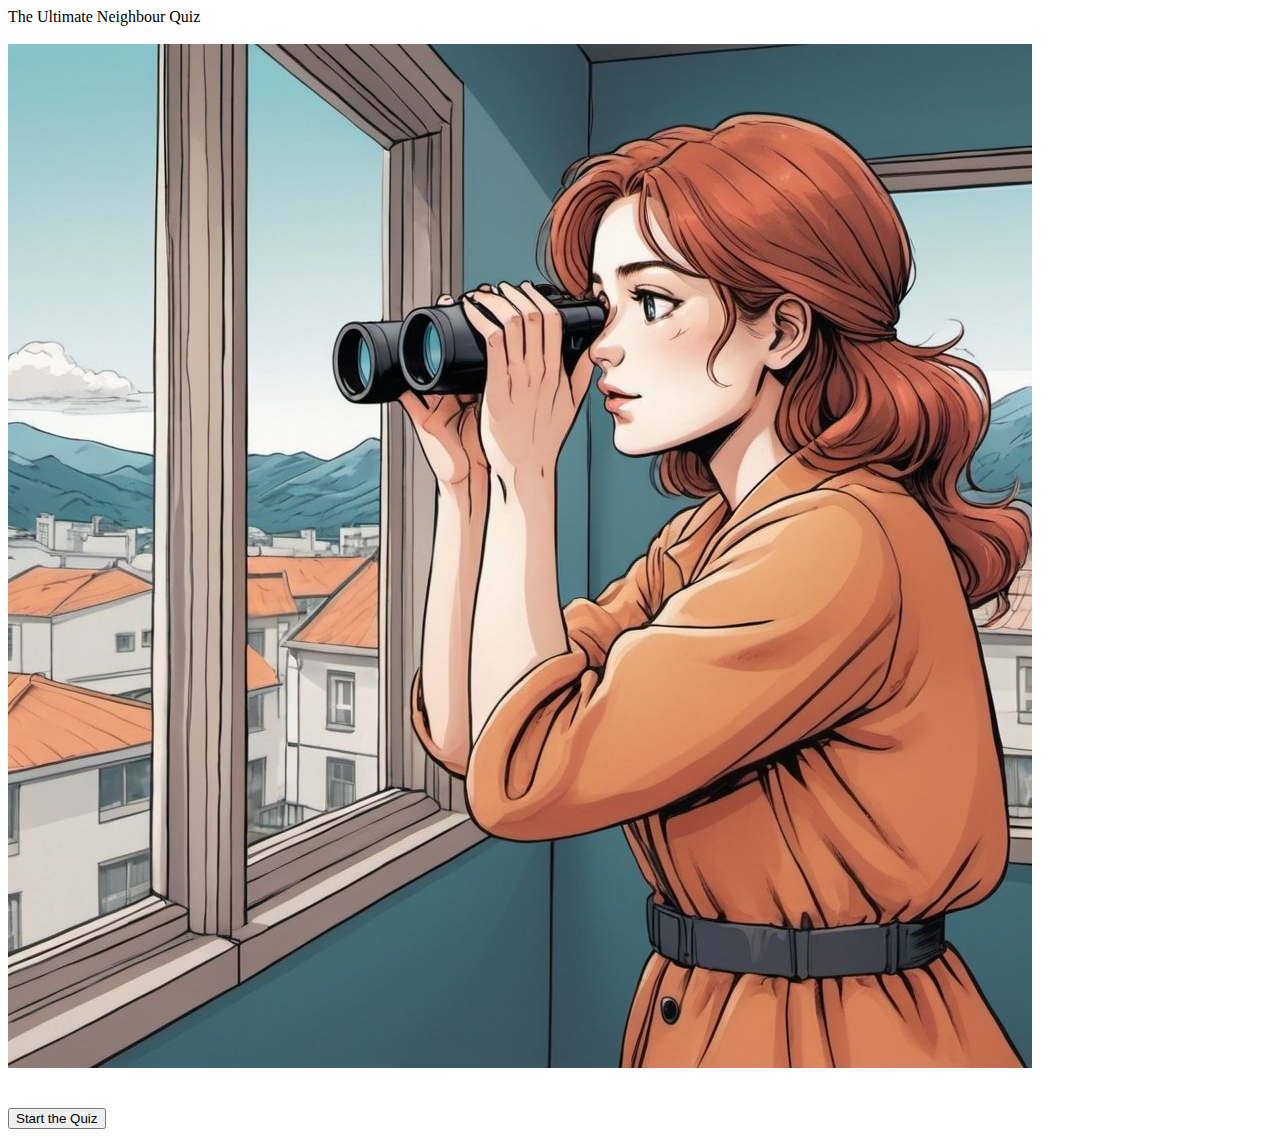
==== index.html @ 1d0a11f7 "Started to write the python file, defined the initial routes and classes" ====
<!DOCTYPE html>
<html lang="en">
<head>
    <meta charset="UTF-8">
    <meta name="viewport" content="width=device-width, initial-scale=1.0">
    <title>Neighbour Quiz</title>
    <link rel="stylesheet" href="static/style.css">
</head>
<body>
    <div>
        <header> The Ultimate Neighbour Quiz </header><br>

    </div>
    <div>
        <img src="static/neighbour.png" id = "backgroundImage" alt="neighbour">
        <br><br><br>
    </div>
    <div>
        <a href="quiz.html"><input type="button" value = "Start the Quiz" id ="startButton"></a>
        <br>
    </div>
</body>
</html>
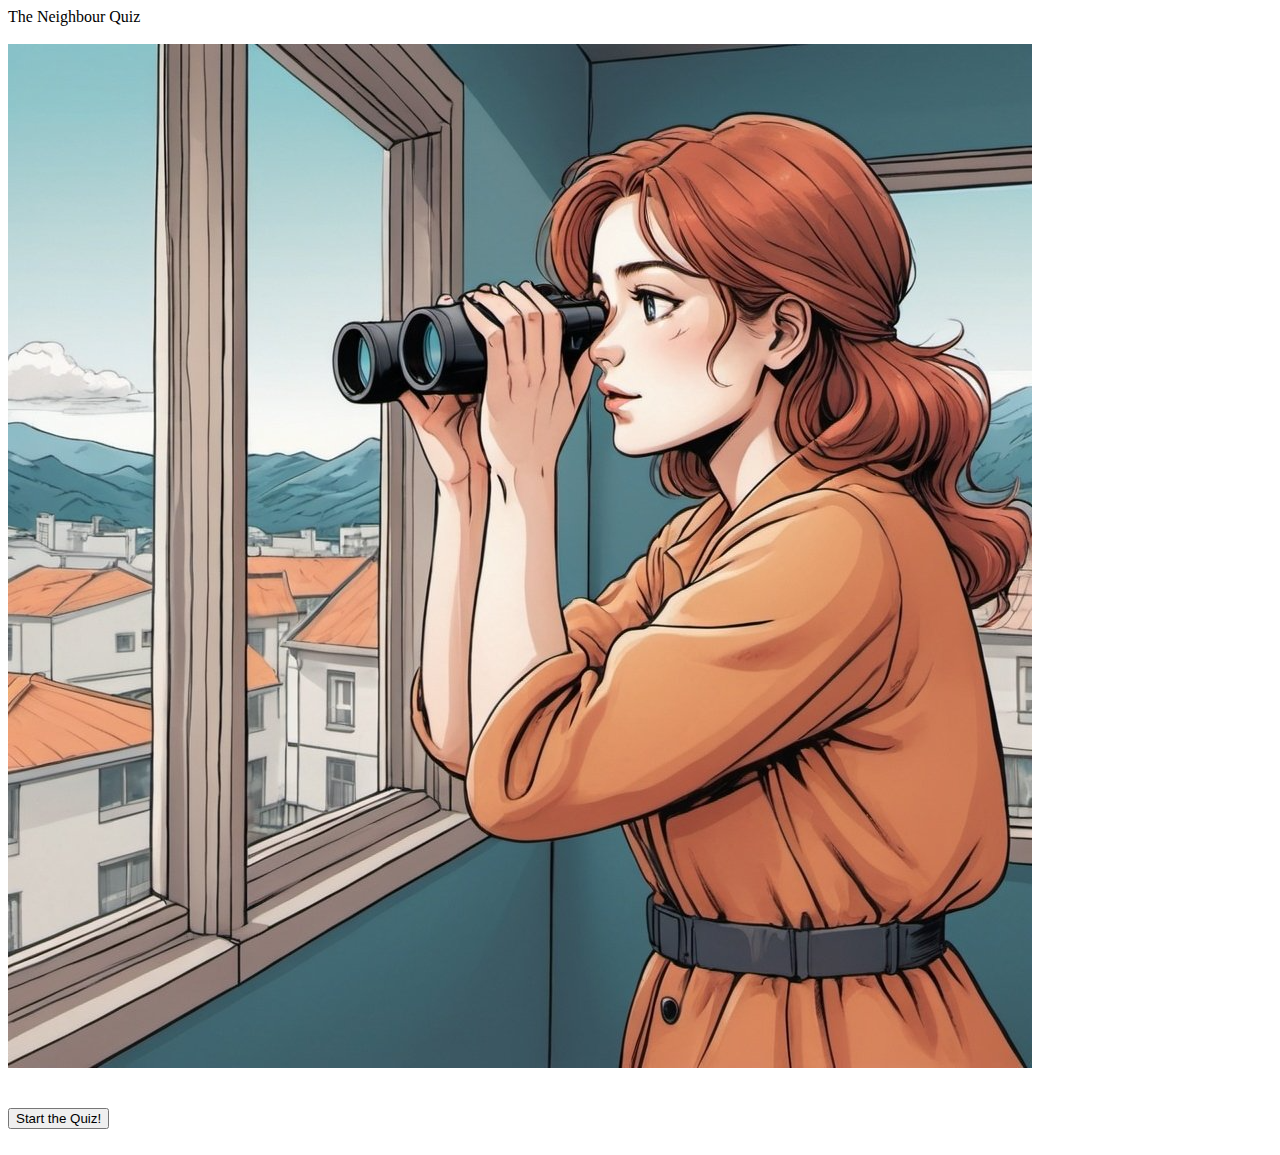
==== commit 357626a6: "managed to make question 1 and options appear. Need to find out how to make the loop for all 5 quest" ====
--- a/index.html
+++ b/index.html
@@ -8,15 +8,17 @@
 </head>
 <body>
     <div>
-        <header> The Ultimate Neighbour Quiz </header><br>
+        <header id="title"> The Neighbour Quiz </header><br>
 
     </div>
     <div>
-        <img src="static/neighbour.png" id = "backgroundImage" alt="neighbour">
+        <img src="static/neighbour.png" id = "Image" alt="neighbour">
         <br><br><br>
     </div>
-    <div>
-        <a href="quiz.html"><input type="button" value = "Start the Quiz" id ="startButton"></a>
+    <div class="start">
+        <form action="/quiz.html">
+            <input type="submit" value="Start the Quiz!" id="startbutton" />
+        </form>
         <br>
     </div>
 </body>
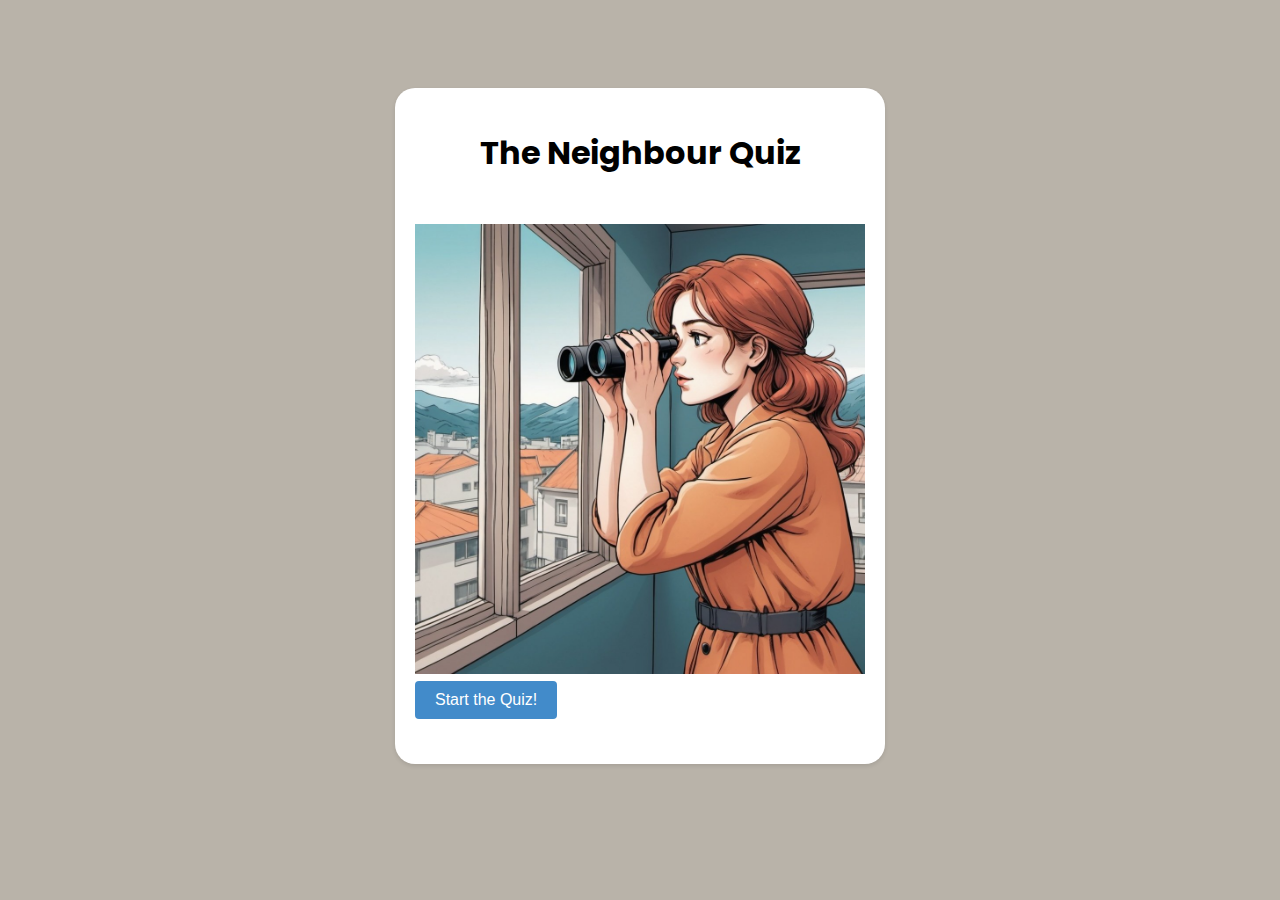
==== commit 8e2db49a: "css file completed. App showing one question. Issue/ how to show all five questions." ====
--- a/index.html
+++ b/index.html
@@ -7,19 +7,17 @@
     <link rel="stylesheet" href="static/style.css">
 </head>
 <body>
-    <div>
-        <header id="title"> The Neighbour Quiz </header><br>
-
-    </div>
-    <div>
-        <img src="static/neighbour.png" id = "Image" alt="neighbour">
-        <br><br><br>
-    </div>
-    <div class="start">
-        <form action="/quiz.html">
+    <div class="container">
+        <h1 id="title"> The Neighbour Quiz </h1>
+        <br>
+        <img src="static/neighbour.png" id = "image" alt="neighbour">
+    
+        
+            <form action="/quiz.html">
             <input type="submit" value="Start the Quiz!" id="startbutton" />
-        </form>
+            </form>
         <br>
+        
     </div>
 </body>
 </html>--- a/static/style.css
+++ b/static/style.css
@@ -0,0 +1,93 @@
+@import url('https://fonts.googleapis.com/css2?family=Poppins:wght@400;500;700&display=swap');
+
+body {
+  font-family: 'Poppins', sans-serif;
+  background: #b9b3a9;
+  display: flex;
+  justify-content: center;
+}
+
+.container {
+  width: 450px;
+  padding: 20px;
+  margin-top: 80px;
+  background-color: #fff;
+  box-shadow: 0 2px 4px rgba(0, 0, 0, 0.1);
+  border-radius: 20px;
+}
+
+h1 {
+  text-align: center;
+}
+
+#startbutton {
+    display: inline-block;
+    padding: 10px 20px;
+    background-color: #428bca;
+    color: #fff;
+    border: none;
+    cursor: pointer;
+    font-size: 16px;
+    border-radius: 4px;
+    transition: background-color 0.3s;
+    margin-right: 10px;
+  }
+  
+  #startbutton:hover {
+    background-color: #3071a9;
+  }
+
+  #image {
+    width: 450px;
+    height:450px;
+   
+  }
+  
+  .question {
+    font-weight: bold;
+    margin-bottom: 10px;
+  }
+  
+  .options {
+    margin-bottom: 20px;
+    display: block;
+  }
+  
+  #instruction {
+    font-weight: bold;
+    margin-bottom: 10px;
+  }
+
+  #querybutton {
+    display: inline-block;
+    padding: 10px 20px;
+    background-color: #428bca;
+    color: #fff;
+    border: none;
+    cursor: pointer;
+    font-size: 16px;
+    border-radius: 4px;
+    transition: background-color 0.3s;
+    margin-right: 10px;
+  }
+  
+  #querybutton:hover {
+    background-color: #3071a9;
+  }
+
+  #restartbutton {
+    display: inline-block;
+    padding: 10px 20px;
+    background-color: #428bca;
+    color: #fff;
+    border: none;
+    cursor: pointer;
+    font-size: 16px;
+    border-radius: 4px;
+    transition: background-color 0.3s;
+    margin-right: 10px;
+  }
+  
+  #restartbutton:hover {
+    background-color: #3071a9;
+  }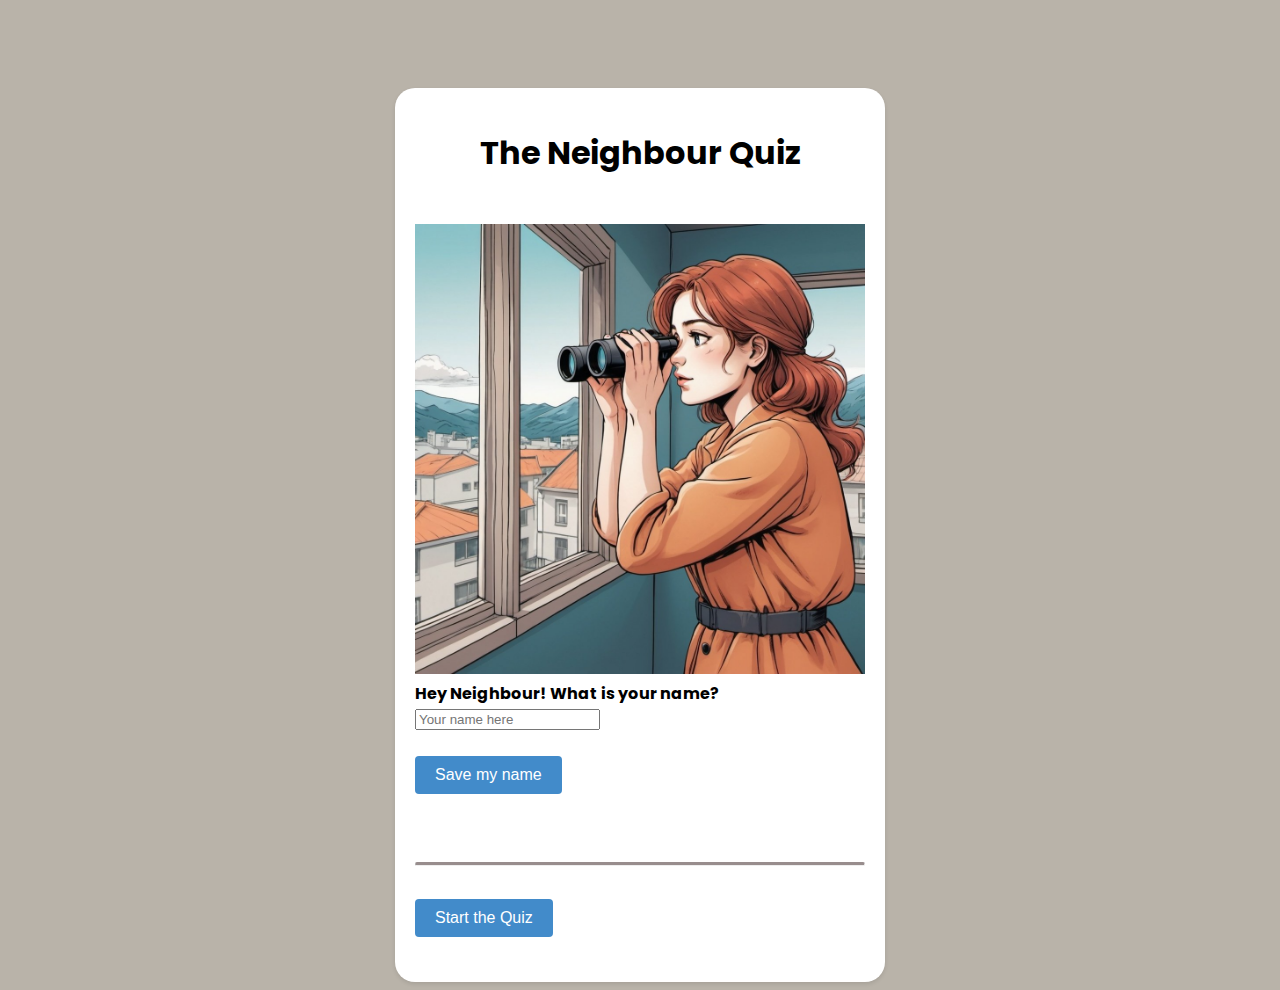
==== commit f78b89fb: "added the js file for saving name of user to LS." ====
--- a/index.html
+++ b/index.html
@@ -11,13 +11,24 @@
         <h1 id="title"> The Neighbour Quiz </h1>
         <br>
         <img src="static/neighbour.png" id = "image" alt="neighbour">
-    
         
-            <form action="/quiz.html">
-            <input type="submit" value="Start the Quiz!" id="startbutton" />
-            </form>
+        
+        <div id="welcome">
+            Hey Neighbour! What is your name? <br>
+        
+          <input type="text" id = "nameQuery" placeholder = "Your name here"><br><br>
+          <input type="button" value = "Save my name" id ="addbutton"> <br> <br>
+         </div> 
+         <br>
+         <hr class="divider">
+         <br>
+          <form action="/quiz.html"> 
+          <input type="submit" value="Start the Quiz" id="startbutton" />
+        </form>
         <br>
         
     </div>
+
+    <script src="static/script.js"></script>
 </body>
 </html>--- a/static/style.css
+++ b/static/style.css
@@ -37,12 +37,33 @@
     background-color: #3071a9;
   }
 
+  #addbutton {
+    display: inline-block;
+    padding: 10px 20px;
+    background-color: #428bca;
+    color: #fff;
+    border: none;
+    cursor: pointer;
+    font-size: 16px;
+    border-radius: 4px;
+    transition: background-color 0.3s;
+    margin-right: 10px;
+  }
+  
+  #addbutton:hover {
+    background-color: #3071a9;
+  }
   #image {
     width: 450px;
     height:450px;
    
   }
   
+  #welcome {
+    font-weight: bold;
+    margin-bottom: 10px;
+  }
+
   .question {
     font-weight: bold;
     margin-bottom: 10px;
@@ -58,7 +79,7 @@
     margin-bottom: 10px;
   }
 
-  #querybutton {
+  .querybutton {
     display: inline-block;
     padding: 10px 20px;
     background-color: #428bca;
@@ -71,11 +92,11 @@
     margin-right: 10px;
   }
   
-  #querybutton:hover {
+  .querybutton:hover {
     background-color: #3071a9;
   }
 
-  #restartbutton {
+  #restartbutton1 {
     display: inline-block;
     padding: 10px 20px;
     background-color: #428bca;
@@ -88,6 +109,54 @@
     margin-right: 10px;
   }
   
-  #restartbutton:hover {
+  #restartbutton1:hover {
     background-color: #3071a9;
+  }
+  #restartbutton2 {
+    display: inline-block;
+    padding: 10px 20px;
+    background-color: #428bca;
+    color: #fff;
+    border: none;
+    cursor: pointer;
+    font-size: 16px;
+    border-radius: 4px;
+    transition: background-color 0.3s;
+    margin-right: 10px;
+  }
+  
+  #restartbutton2:hover {
+    background-color: #3071a9;
+  }
+  .divider {
+    border-top: 3px solid #988d8d;
+    border-radius: 2px;
+  }
+
+  .sources {
+    margin-bottom: 12px;
+    display: block;
+  }
+
+  #answersbutton {
+    display: inline-block;
+    padding: 10px 20px;
+    background-color: #428bca;
+    color: #fff;
+    border: none;
+    cursor: pointer;
+    font-size: 16px;
+    border-radius: 4px;
+    transition: background-color 0.3s;
+    margin-right: 10px;
+  }
+  
+  #answersbutton:hover {
+    background-color: #3071a9;
+  }
+
+  #results {
+    font-weight: bold;
+    margin-bottom: 10px;
+    color: #968566;
   }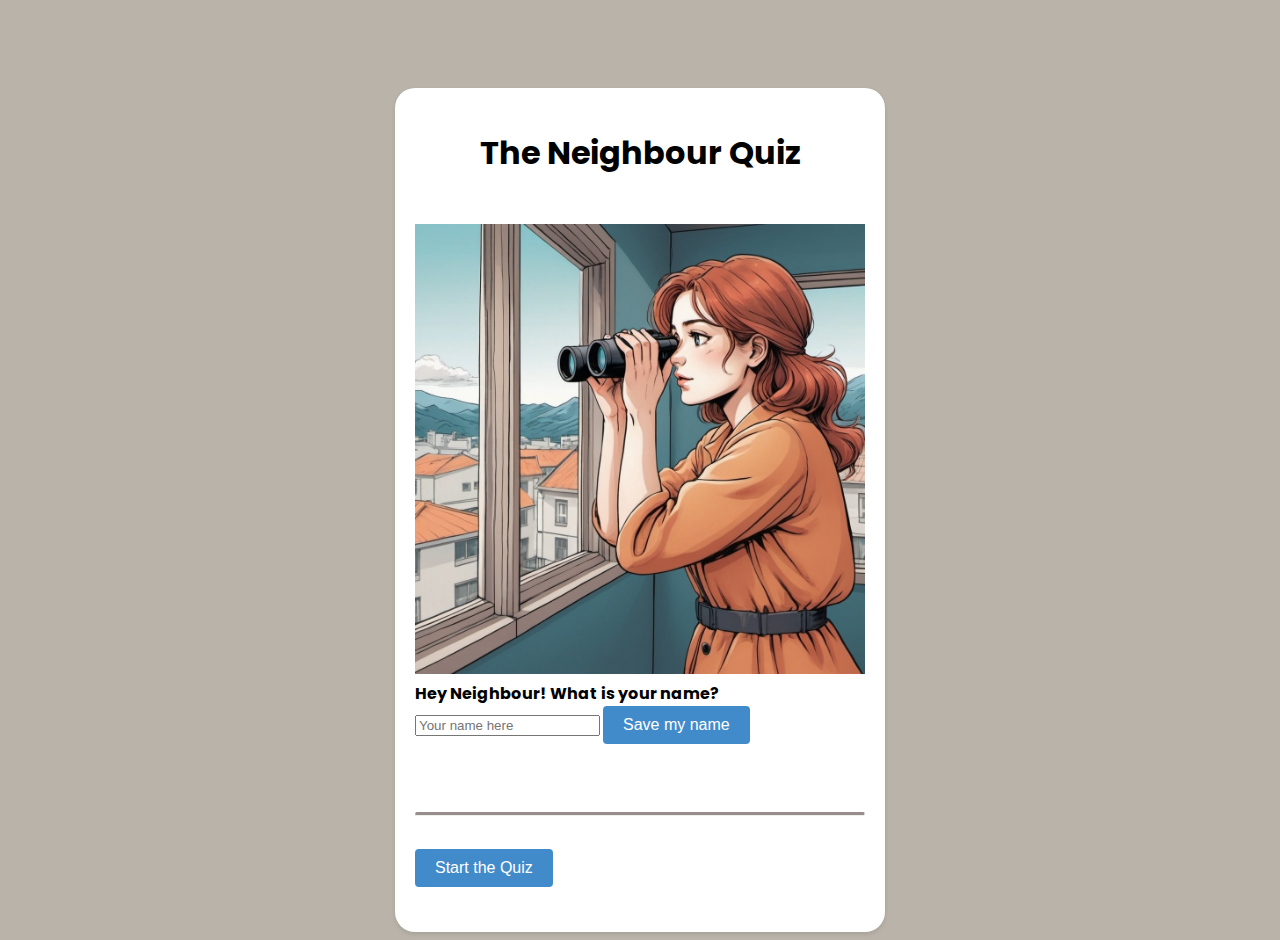
==== commit 212be556: "resolved issue form at log out. repetitive code can be improved." ====
--- a/index.html
+++ b/index.html
@@ -14,11 +14,13 @@
         
         
         <div id="welcome">
+
             Hey Neighbour! What is your name? <br>
-        
-          <input type="text" id = "nameQuery" placeholder = "Your name here"><br><br>
-          <input type="button" value = "Save my name" id ="addbutton"> <br> <br>
-         </div> 
+                        
+            <input type="text" id = "nameQuery" placeholder = "Your name here" name = "nameQuery">
+            <input type="button" value = "Save my name" id ="addButton"> <br> <br>
+            
+        </div> 
          <br>
          <hr class="divider">
          <br>
--- a/static/style.css
+++ b/static/style.css
@@ -37,20 +37,20 @@
     background-color: #3071a9;
   }
 
-  #addbutton {
-    display: inline-block;
-    padding: 10px 20px;
-    background-color: #428bca;
-    color: #fff;
-    border: none;
-    cursor: pointer;
-    font-size: 16px;
-    border-radius: 4px;
-    transition: background-color 0.3s;
-    margin-right: 10px;
-  }
-  
-  #addbutton:hover {
+  #addButton {
+    display: inline-block;
+    padding: 10px 20px;
+    background-color: #428bca;
+    color: #fff;
+    border: none;
+    cursor: pointer;
+    font-size: 16px;
+    border-radius: 4px;
+    transition: background-color 0.3s;
+    margin-right: 10px;
+  }
+  
+  #addButton:hover {
     background-color: #3071a9;
   }
   #image {
@@ -159,4 +159,55 @@
     font-weight: bold;
     margin-bottom: 10px;
     color: #968566;
+  }
+
+  #logOutButton {
+    display: inline-block;
+    padding: 10px 20px;
+    background-color: #428bca;
+    color: #fff;
+    border: none;
+    cursor: pointer;
+    font-size: 16px;
+    border-radius: 4px;
+    transition: background-color 0.3s;
+    margin-right: 10px;
+  }
+  
+  #logOutButton:hover {
+    background-color: #3071a9;
+  }
+
+  #addScoreButton {
+    display: inline-block;
+    padding: 10px 20px;
+    background-color: #428bca;
+    color: #fff;
+    border: none;
+    cursor: pointer;
+    font-size: 16px;
+    border-radius: 4px;
+    transition: background-color 0.3s;
+    margin-right: 10px;
+  }
+  
+  #addScoreButton:hover {
+    background-color: #3071a9;
+  }
+
+  #newAddButton {
+    display: inline-block;
+    padding: 10px 20px;
+    background-color: #428bca;
+    color: #fff;
+    border: none;
+    cursor: pointer;
+    font-size: 16px;
+    border-radius: 4px;
+    transition: background-color 0.3s;
+    margin-right: 10px;
+  }
+  
+  #newAddButton:hover {
+    background-color: #3071a9;
   }